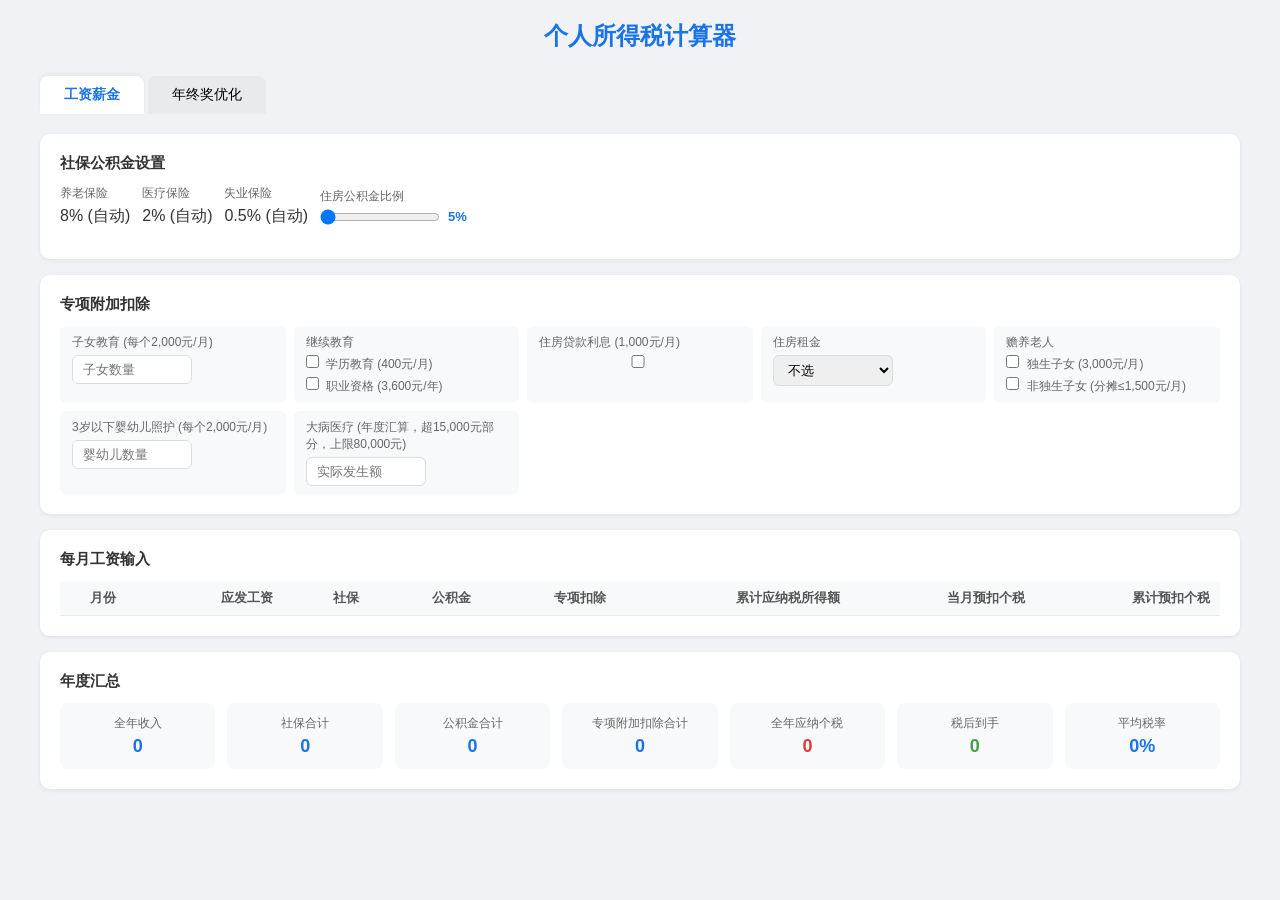
==== index.html @ b1049ae2 "Add files via upload" ====
<!DOCTYPE html>
<html lang="zh-CN">
<head>
<meta charset="UTF-8">
<meta name="viewport" content="width=device-width, initial-scale=1.0">
<title>个人所得税计算器</title>
<link rel="stylesheet" href="styles.css">
</head>
<body>
<div class="container">
  <h1>个人所得税计算器</h1>

  <div class="tabs">
    <button class="tab-btn active" data-tab="tab-salary">工资薪金</button>
    <button class="tab-btn" data-tab="tab-bonus">年终奖优化</button>
  </div>

  <div class="tab-panel active" id="tab-salary">
    <div class="card">
      <div class="card-title">社保公积金设置</div>
      <div class="form-row">
        <div class="form-group">
          <label>养老保险</label>
          <span>8% (自动)</span>
        </div>
        <div class="form-group">
          <label>医疗保险</label>
          <span>2% (自动)</span>
        </div>
        <div class="form-group">
          <label>失业保险</label>
          <span>0.5% (自动)</span>
        </div>
        <div class="form-group">
          <label>住房公积金比例</label>
          <div class="range-container">
            <input type="range" id="housing-fund-rate" min="5" max="12" value="5">
            <span id="housing-fund-label">5%</span>
          </div>
        </div>
      </div>
    </div>

    <div class="card">
      <div class="card-title">专项附加扣除</div>
      <div class="deductions-section">
        <div class="form-group">
          <label>子女教育 (每个2,000元/月)</label>
          <input type="number" id="children-count" min="0" max="10" placeholder="子女数量">
        </div>
        <div class="form-group">
          <label>继续教育</label>
          <label><input type="checkbox" id="education-academic"> 学历教育 (400元/月)</label>
          <label><input type="checkbox" id="education-vocational"> 职业资格 (3,600元/年)</label>
        </div>
        <div class="form-group">
          <label>住房贷款利息 (1,000元/月)</label>
          <input type="checkbox" id="housing-loan">
        </div>
        <div class="form-group">
          <label>住房租金</label>
          <select id="housing-rent">
            <option value="0">不选</option>
            <option value="1">1,500元/月 (京沪广深)</option>
            <option value="2">1,100元/月 (大城市)</option>
            <option value="3">800元/月 (其他城市)</option>
          </select>
        </div>
        <div class="form-group">
          <label>赡养老人</label>
          <label><input type="checkbox" id="elderly-only"> 独生子女 (3,000元/月)</label>
          <label><input type="checkbox" id="elderly-share"> 非独生子女 (分摊≤1,500元/月)</label>
        </div>
        <div class="form-group">
          <label>3岁以下婴幼儿照护 (每个2,000元/月)</label>
          <input type="number" id="infant-count" min="0" max="10" placeholder="婴幼儿数量">
        </div>
        <div class="form-group">
          <label>大病医疗 (年度汇算，超15,000元部分，上限80,000元)</label>
          <input type="number" id="medical-annual" min="0" placeholder="实际发生额">
        </div>
      </div>
    </div>

    <div class="card">
      <div class="card-title">每月工资输入</div>
      <div style="overflow-x:auto">
        <table>
          <thead>
            <tr>
              <th>月份</th>
              <th>应发工资</th>
              <th>社保</th>
              <th>公积金</th>
              <th>专项扣除</th>
              <th>累计应纳税所得额</th>
              <th>当月预扣个税</th>
              <th>累计预扣个税</th>
            </tr>
          </thead>
          <tbody id="salary-table-body"></tbody>
        </table>
      </div>
    </div>

    <div class="card">
      <div class="card-title">年度汇总</div>
      <div class="summary-grid">
        <div class="summary-item">
          <div class="label">全年收入</div>
          <div class="value" id="summary-total-salary">0</div>
        </div>
        <div class="summary-item">
          <div class="label">社保合计</div>
          <div class="value" id="summary-total-social">0</div>
        </div>
        <div class="summary-item">
          <div class="label">公积金合计</div>
          <div class="value" id="summary-total-housing">0</div>
        </div>
        <div class="summary-item">
          <div class="label">专项附加扣除合计</div>
          <div class="value" id="summary-total-special">0</div>
        </div>
        <div class="summary-item">
          <div class="label">全年应纳个税</div>
          <div class="value tax" id="summary-total-tax">0</div>
        </div>
        <div class="summary-item">
          <div class="label">税后到手</div>
          <div class="value after-tax" id="summary-after-tax">0</div>
        </div>
        <div class="summary-item">
          <div class="label">平均税率</div>
          <div class="value" id="summary-avg-rate">0%</div>
        </div>
      </div>
    </div>
  </div>

  <div class="tab-panel" id="tab-bonus">
    <div class="card">
      <div class="card-title">年终奖方案优化</div>
      <div class="form-row">
        <div class="form-group">
          <label>年终奖金额（元）</label>
          <input type="number" id="bonus-input" min="0" step="1000" placeholder="输入年终奖金额">
        </div>
      </div>
      <div id="bonus-result">
        <p class="hint">请输入年终奖金额查看方案对比</p>
      </div>
    </div>

    <div class="card">
      <div class="card-title">保存方案对比</div>
      <button class="btn btn-primary" id="save-bonus-btn">保存当前方案</button>
    </div>

    <div class="card">
      <div class="card-title">历史方案对比</div>
      <div id="bonus-history">
        <p class="hint">暂无保存记录</p>
      </div>
    </div>
  </div>
</div>

<script src="js/tax-tables.js"></script>
<script src="js/calculator.js"></script>
<script src="js/ui.js"></script>
<script src="js/app.js"></script>
</body>
</html>
---- styles.css ----
* { box-sizing: border-box; margin: 0; padding: 0; }
body { font-family: "Microsoft YaHei", "PingFang SC", sans-serif; background: #f0f2f5; color: #333; padding: 20px; }
.container { max-width: 1200px; margin: 0 auto; }
h1 { text-align: center; color: #1a73e8; margin-bottom: 24px; font-size: 24px; }
h2 { font-size: 18px; color: #1a73e8; margin-bottom: 12px; }
h3 { font-size: 15px; color: #555; margin-bottom: 8px; }

.tabs { display: flex; gap: 4px; margin-bottom: 20px; }
.tab-btn { padding: 10px 24px; border: none; background: #e8eaed; cursor: pointer; border-radius: 8px 8px 0 0; font-size: 14px; transition: all 0.2s; }
.tab-btn:hover { background: #d2d5d9; }
.tab-btn.active { background: #fff; color: #1a73e8; font-weight: 600; box-shadow: 0 -2px 4px rgba(0,0,0,0.05); }
.tab-panel { display: none; }
.tab-panel.active { display: block; }

.card { background: #fff; border-radius: 10px; padding: 20px; margin-bottom: 16px; box-shadow: 0 1px 4px rgba(0,0,0,0.08); }
.card-title { font-size: 15px; font-weight: 600; color: #333; margin-bottom: 12px; }

.form-row { display: flex; flex-wrap: wrap; gap: 12px; margin-bottom: 12px; align-items: center; }
.form-group { display: flex; flex-direction: column; gap: 4px; }
.form-group label { font-size: 12px; color: #666; }
.form-group input[type="number"], .form-group select { padding: 6px 10px; border: 1px solid #dadce0; border-radius: 6px; font-size: 13px; width: 120px; }
.form-group input[type="number"]:focus, .form-group select:focus { outline: none; border-color: #1a73e8; }
.form-group input[type="checkbox"] { margin-right: 4px; }
.form-group.checkbox-group { flex-direction: row; align-items: center; gap: 16px; flex-wrap: wrap; }

table { width: 100%; border-collapse: collapse; font-size: 13px; }
th, td { padding: 8px 10px; text-align: right; border-bottom: 1px solid #e8eaed; }
th { background: #f8f9fa; font-weight: 600; color: #555; position: sticky; top: 0; }
td:first-child, th:first-child { text-align: center; }
td:last-child, th:last-child { text-align: right; }
.salary-input { width: 100px; padding: 6px 8px; border: 1px solid #dadce0; border-radius: 6px; font-size: 13px; text-align: right; }
.salary-input:focus { outline: none; border-color: #1a73e8; }
.auto-cell { color: #1a73e8; font-weight: 500; }

.summary-grid { display: grid; grid-template-columns: repeat(auto-fill, minmax(150px, 1fr)); gap: 12px; }
.summary-item { background: #f8f9fa; padding: 12px; border-radius: 8px; text-align: center; }
.summary-item .label { font-size: 12px; color: #666; }
.summary-item .value { font-size: 18px; font-weight: 600; color: #1a73e8; margin-top: 4px; }
.summary-item .value.tax { color: #e53935; }
.summary-item .value.after-tax { color: #43a047; }

.bonus-cards { display: flex; gap: 16px; margin-bottom: 16px; }
.bonus-card { flex: 1; padding: 16px; border: 2px solid #e8eaed; border-radius: 10px; position: relative; }
.bonus-card.recommended { border-color: #1a73e8; background: #f0f6ff; }
.bonus-card h4 { font-size: 14px; margin-bottom: 8px; color: #333; }
.bonus-card p { font-size: 13px; color: #666; margin-bottom: 4px; }
.bonus-card strong { color: #333; font-size: 16px; }
.badge { position: absolute; top: -10px; right: 12px; background: #1a73e8; color: #fff; padding: 2px 10px; border-radius: 10px; font-size: 11px; font-weight: 600; }
.bonus-summary { text-align: center; padding: 12px; background: #f8f9fa; border-radius: 8px; }
.bonus-summary strong { font-size: 16px; }
.saving { color: #e53935; font-weight: 600; }

.btn { padding: 8px 16px; border: none; border-radius: 6px; cursor: pointer; font-size: 13px; }
.btn-primary { background: #1a73e8; color: #fff; }
.btn-primary:hover { background: #1557b0; }
.btn-small { padding: 4px 10px; border: 1px solid #dadce0; border-radius: 4px; cursor: pointer; font-size: 12px; background: #fff; }
.btn-small:hover { background: #f1f3f4; }

.hint { color: #999; font-size: 13px; text-align: center; padding: 20px; }

.deductions-section { display: grid; grid-template-columns: repeat(auto-fill, minmax(220px, 1fr)); gap: 8px; }
.deductions-section .form-group { background: #f8f9fa; padding: 8px 12px; border-radius: 6px; }

.range-container { display: flex; align-items: center; gap: 8px; }
.range-container input[type="range"] { width: 120px; }
.range-container span { font-size: 13px; font-weight: 600; color: #1a73e8; }

@media (max-width: 768px) {
  .bonus-cards { flex-direction: column; }
  .summary-grid { grid-template-columns: repeat(2, 1fr); }
  table { font-size: 12px; }
  .salary-input { width: 70px; }
}
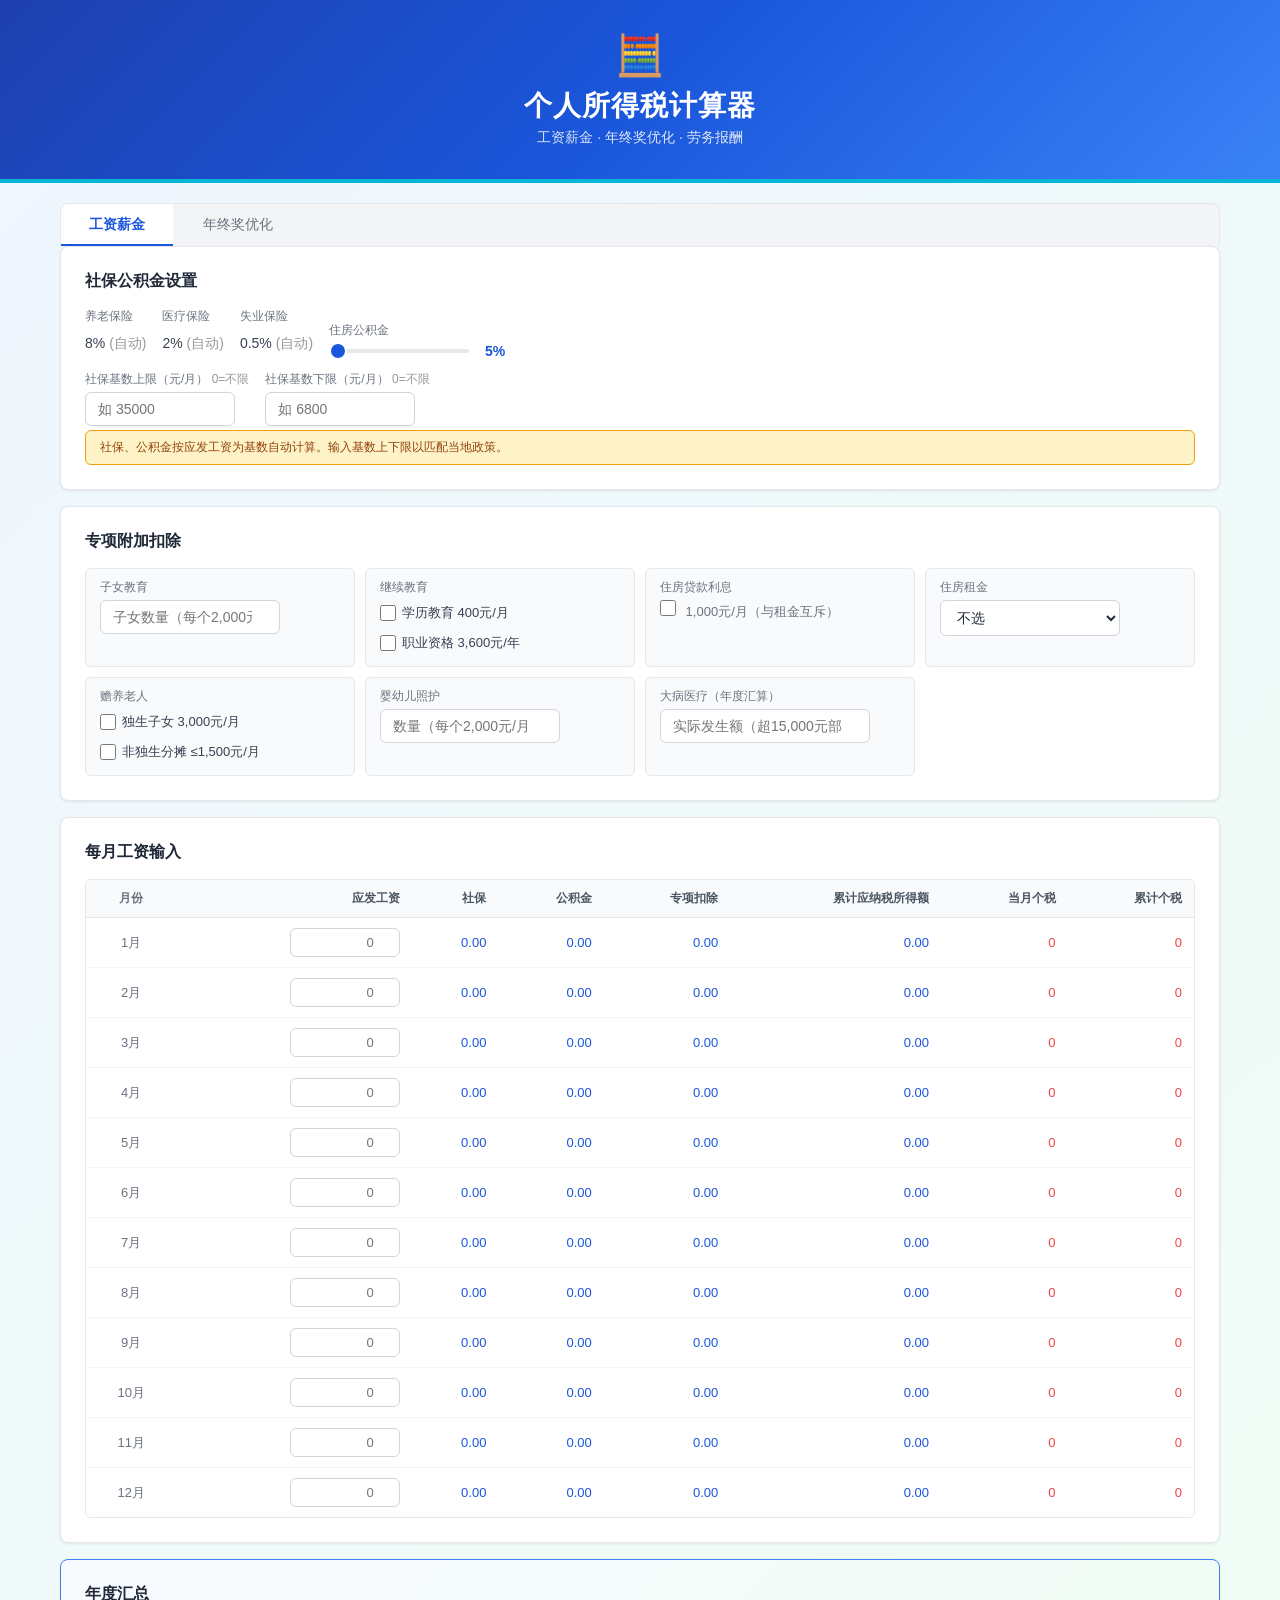
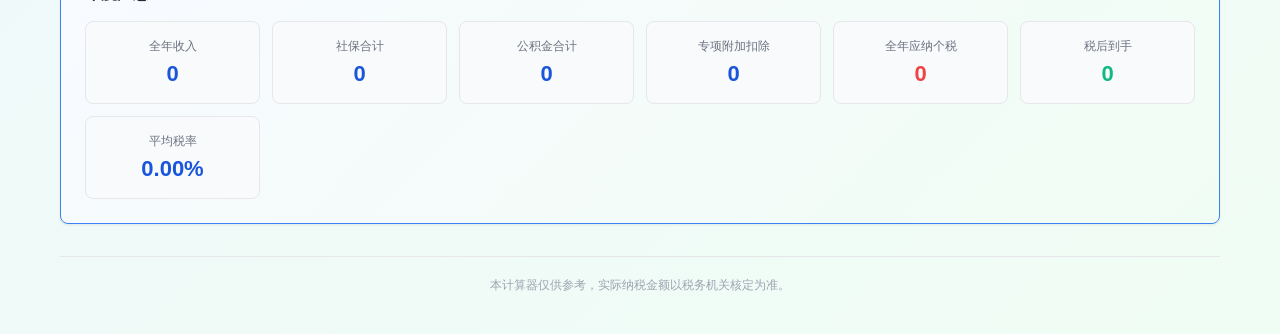
==== commit 26fa1f8c: "refactor: ES module化, 修复计算bug, 统一样式, 新增社保基数上下限 - 修复 index.html JS 引用路径 (js/ 目录) - 删除重复的 tax-calculat" ====
--- a/index.html
+++ b/index.html
@@ -7,168 +7,173 @@
 <link rel="stylesheet" href="styles.css">
 </head>
 <body>
+
+<div class="header">
+  <div class="logo">🧮</div>
+  <h1>个人所得税计算器</h1>
+  <p>工资薪金 · 年终奖优化 · 劳务报酬</p>
+</div>
+
 <div class="container">
-  <h1>个人所得税计算器</h1>
 
-  <div class="tabs">
-    <button class="tab-btn active" data-tab="tab-salary">工资薪金</button>
-    <button class="tab-btn" data-tab="tab-bonus">年终奖优化</button>
-  </div>
+<div class="tabs">
+  <button class="tab-btn active" data-tab="tab-salary">工资薪金</button>
+  <button class="tab-btn" data-tab="tab-bonus">年终奖优化</button>
+</div>
 
-  <div class="tab-panel active" id="tab-salary">
-    <div class="card">
-      <div class="card-title">社保公积金设置</div>
-      <div class="form-row">
-        <div class="form-group">
-          <label>养老保险</label>
-          <span>8% (自动)</span>
-        </div>
-        <div class="form-group">
-          <label>医疗保险</label>
-          <span>2% (自动)</span>
-        </div>
-        <div class="form-group">
-          <label>失业保险</label>
-          <span>0.5% (自动)</span>
-        </div>
-        <div class="form-group">
-          <label>住房公积金比例</label>
-          <div class="range-container">
-            <input type="range" id="housing-fund-rate" min="5" max="12" value="5">
-            <span id="housing-fund-label">5%</span>
-          </div>
+<!-- ─── 工资薪金 Tab ─── -->
+<div class="tab-panel active" id="tab-salary">
+
+  <!-- 社保公积金设置 -->
+  <div class="card">
+    <div class="card-title">社保公积金设置</div>
+    <div class="form-row">
+      <div class="form-group">
+        <label>养老保险</label>
+        <span class="value-text">8% <span style="color:#999;font-weight:400">(自动)</span></span>
+      </div>
+      <div class="form-group">
+        <label>医疗保险</label>
+        <span class="value-text">2% <span style="color:#999;font-weight:400">(自动)</span></span>
+      </div>
+      <div class="form-group">
+        <label>失业保险</label>
+        <span class="value-text">0.5% <span style="color:#999;font-weight:400">(自动)</span></span>
+      </div>
+      <div class="form-group">
+        <label>住房公积金</label>
+        <div class="range-container">
+          <input type="range" id="housing-fund-rate" min="5" max="12" value="5">
+          <span id="housing-fund-label">5%</span>
         </div>
       </div>
     </div>
+    <div class="form-row" style="margin-top:12px">
+      <div class="form-group">
+        <label>社保基数上限（元/月）<span style="color:#999"> 0=不限</span></label>
+        <input type="number" id="si-base-cap" min="0" step="1000" placeholder="如 35000" style="width:150px">
+      </div>
+      <div class="form-group">
+        <label>社保基数下限（元/月）<span style="color:#999"> 0=不限</span></label>
+        <input type="number" id="si-base-floor" min="0" step="100" placeholder="如 6800" style="width:150px">
+      </div>
+    </div>
+    <div class="note">社保、公积金按应发工资为基数自动计算。输入基数上下限以匹配当地政策。</div>
+  </div>
 
-    <div class="card">
-      <div class="card-title">专项附加扣除</div>
-      <div class="deductions-section">
-        <div class="form-group">
-          <label>子女教育 (每个2,000元/月)</label>
-          <input type="number" id="children-count" min="0" max="10" placeholder="子女数量">
-        </div>
-        <div class="form-group">
-          <label>继续教育</label>
-          <label><input type="checkbox" id="education-academic"> 学历教育 (400元/月)</label>
-          <label><input type="checkbox" id="education-vocational"> 职业资格 (3,600元/年)</label>
-        </div>
-        <div class="form-group">
-          <label>住房贷款利息 (1,000元/月)</label>
-          <input type="checkbox" id="housing-loan">
-        </div>
-        <div class="form-group">
-          <label>住房租金</label>
-          <select id="housing-rent">
-            <option value="0">不选</option>
-            <option value="1">1,500元/月 (京沪广深)</option>
-            <option value="2">1,100元/月 (大城市)</option>
-            <option value="3">800元/月 (其他城市)</option>
-          </select>
-        </div>
-        <div class="form-group">
-          <label>赡养老人</label>
-          <label><input type="checkbox" id="elderly-only"> 独生子女 (3,000元/月)</label>
-          <label><input type="checkbox" id="elderly-share"> 非独生子女 (分摊≤1,500元/月)</label>
-        </div>
-        <div class="form-group">
-          <label>3岁以下婴幼儿照护 (每个2,000元/月)</label>
-          <input type="number" id="infant-count" min="0" max="10" placeholder="婴幼儿数量">
-        </div>
-        <div class="form-group">
-          <label>大病医疗 (年度汇算，超15,000元部分，上限80,000元)</label>
-          <input type="number" id="medical-annual" min="0" placeholder="实际发生额">
+  <!-- 专项附加扣除 -->
+  <div class="card">
+    <div class="card-title">专项附加扣除</div>
+    <div class="deductions-grid">
+      <div class="form-group">
+        <label>子女教育</label>
+        <input type="number" id="children-count" min="0" max="10" placeholder="子女数量（每个2,000元/月）" style="width:180px">
+      </div>
+      <div class="form-group">
+        <label>继续教育</label>
+        <div class="checkbox-group">
+          <label><input type="checkbox" id="education-academic"> 学历教育 400元/月</label>
+          <label><input type="checkbox" id="education-vocational"> 职业资格 3,600元/年</label>
         </div>
       </div>
-    </div>
-
-    <div class="card">
-      <div class="card-title">每月工资输入</div>
-      <div style="overflow-x:auto">
-        <table>
-          <thead>
-            <tr>
-              <th>月份</th>
-              <th>应发工资</th>
-              <th>社保</th>
-              <th>公积金</th>
-              <th>专项扣除</th>
-              <th>累计应纳税所得额</th>
-              <th>当月预扣个税</th>
-              <th>累计预扣个税</th>
-            </tr>
-          </thead>
-          <tbody id="salary-table-body"></tbody>
-        </table>
+      <div class="form-group">
+        <label>住房贷款利息</label>
+        <label style="font-weight:400;font-size:13px"><input type="checkbox" id="housing-loan"> 1,000元/月（与租金互斥）</label>
       </div>
-    </div>
-
-    <div class="card">
-      <div class="card-title">年度汇总</div>
-      <div class="summary-grid">
-        <div class="summary-item">
-          <div class="label">全年收入</div>
-          <div class="value" id="summary-total-salary">0</div>
+      <div class="form-group">
+        <label>住房租金</label>
+        <select id="housing-rent" style="width:180px">
+          <option value="0">不选</option>
+          <option value="1">1,500元/月（京沪广深）</option>
+          <option value="2">1,100元/月（大城市）</option>
+          <option value="3">800元/月（其他城市）</option>
+        </select>
+      </div>
+      <div class="form-group">
+        <label>赡养老人</label>
+        <div class="checkbox-group">
+          <label><input type="checkbox" id="elderly-only"> 独生子女 3,000元/月</label>
+          <label><input type="checkbox" id="elderly-share"> 非独生分摊 ≤1,500元/月</label>
         </div>
-        <div class="summary-item">
-          <div class="label">社保合计</div>
-          <div class="value" id="summary-total-social">0</div>
-        </div>
-        <div class="summary-item">
-          <div class="label">公积金合计</div>
-          <div class="value" id="summary-total-housing">0</div>
-        </div>
-        <div class="summary-item">
-          <div class="label">专项附加扣除合计</div>
-          <div class="value" id="summary-total-special">0</div>
-        </div>
-        <div class="summary-item">
-          <div class="label">全年应纳个税</div>
-          <div class="value tax" id="summary-total-tax">0</div>
-        </div>
-        <div class="summary-item">
-          <div class="label">税后到手</div>
-          <div class="value after-tax" id="summary-after-tax">0</div>
-        </div>
-        <div class="summary-item">
-          <div class="label">平均税率</div>
-          <div class="value" id="summary-avg-rate">0%</div>
-        </div>
+      </div>
+      <div class="form-group">
+        <label>婴幼儿照护</label>
+        <input type="number" id="infant-count" min="0" max="10" placeholder="数量（每个2,000元/月）" style="width:180px">
+      </div>
+      <div class="form-group">
+        <label>大病医疗（年度汇算）</label>
+        <input type="number" id="medical-annual" min="0" placeholder="实际发生额（超15,000元部分，上限80,000元）" style="width:210px">
       </div>
     </div>
   </div>
 
-  <div class="tab-panel" id="tab-bonus">
-    <div class="card">
-      <div class="card-title">年终奖方案优化</div>
-      <div class="form-row">
-        <div class="form-group">
-          <label>年终奖金额（元）</label>
-          <input type="number" id="bonus-input" min="0" step="1000" placeholder="输入年终奖金额">
-        </div>
-      </div>
-      <div id="bonus-result">
-        <p class="hint">请输入年终奖金额查看方案对比</p>
-      </div>
+  <!-- 月度工资表 -->
+  <div class="card">
+    <div class="card-title">每月工资输入</div>
+    <div class="table-wrap">
+      <table>
+        <thead>
+          <tr>
+            <th style="min-width:44px">月份</th>
+            <th>应发工资</th>
+            <th>社保</th>
+            <th>公积金</th>
+            <th>专项扣除</th>
+            <th>累计应纳税所得额</th>
+            <th>当月个税</th>
+            <th>累计个税</th>
+          </tr>
+        </thead>
+        <tbody id="salary-table-body"></tbody>
+      </table>
     </div>
+  </div>
 
-    <div class="card">
-      <div class="card-title">保存方案对比</div>
-      <button class="btn btn-primary" id="save-bonus-btn">保存当前方案</button>
-    </div>
-
-    <div class="card">
-      <div class="card-title">历史方案对比</div>
-      <div id="bonus-history">
-        <p class="hint">暂无保存记录</p>
-      </div>
+  <!-- 年度汇总 -->
+  <div class="card" style="border-color:var(--primary-light);background:linear-gradient(135deg,#f8faff,#f0fdf4)">
+    <div class="card-title">年度汇总</div>
+    <div class="summary-grid">
+      <div class="summary-item"><div class="label">全年收入</div><div class="value" id="summary-total-salary">0</div></div>
+      <div class="summary-item"><div class="label">社保合计</div><div class="value" id="summary-total-social">0</div></div>
+      <div class="summary-item"><div class="label">公积金合计</div><div class="value" id="summary-total-housing">0</div></div>
+      <div class="summary-item"><div class="label">专项附加扣除</div><div class="value" id="summary-total-special">0</div></div>
+      <div class="summary-item" id="summary-medical-row" style="display:none"><div class="label">大病医疗扣除（汇算）</div><div class="value" id="summary-medical">0</div></div>
+      <div class="summary-item"><div class="label">全年应纳个税</div><div class="value tax" id="summary-total-tax">0</div></div>
+      <div class="summary-item"><div class="label">税后到手</div><div class="value after-tax" id="summary-after-tax">0</div></div>
+      <div class="summary-item"><div class="label">平均税率</div><div class="value" id="summary-avg-rate">0%</div></div>
     </div>
   </div>
 </div>
 
-<script src="js/tax-tables.js"></script>
-<script src="js/calculator.js"></script>
-<script src="js/ui.js"></script>
-<script src="js/app.js"></script>
+<!-- ─── 年终奖优化 Tab ─── -->
+<div class="tab-panel" id="tab-bonus">
+  <div class="card">
+    <div class="card-title">年终奖方案优化</div>
+    <div class="form-row">
+      <div class="form-group">
+        <label>年终奖金额（元）</label>
+        <input type="number" id="bonus-input" min="0" step="1000" placeholder="输入年终奖金额">
+      </div>
+    </div>
+    <div id="bonus-result"><p class="hint">输入年终奖金额，自动对比两种计税方案</p></div>
+  </div>
+
+  <div class="card">
+    <div class="card-title">保存方案</div>
+    <button class="btn btn-primary" id="save-bonus-btn">保存当前方案</button>
+    <span style="font-size:12px;color:var(--gray-400);margin-left:12px">可多次保存不同金额，方便对比选择最优方案</span>
+  </div>
+
+  <div class="card">
+    <div class="card-title">历史方案对比</div>
+    <div id="bonus-history"><p class="hint">暂无保存记录</p></div>
+  </div>
+</div>
+
+<div class="footer">本计算器仅供参考，实际纳税金额以税务机关核定为准。</div>
+
+</div>
+
+<script type="module" src="js/app.js"></script>
 </body>
 </html>
--- a/styles.css
+++ b/styles.css
@@ -1,73 +1,251 @@
+/* ─── CSS Custom Properties ─── */
+:root {
+  --primary: #1a56db;
+  --primary-light: #3b82f6;
+  --primary-dark: #1e40af;
+  --accent: #06b6d4;
+  --success: #10b981;
+  --danger: #ef4444;
+  --gray-50: #f9fafb;
+  --gray-100: #f3f4f6;
+  --gray-200: #e5e7eb;
+  --gray-300: #d1d5db;
+  --gray-400: #9ca3af;
+  --gray-500: #6b7280;
+  --gray-600: #4b5563;
+  --gray-700: #374151;
+  --gray-800: #1f2937;
+  --radius: 8px;
+}
+
+/* ─── Reset ─── */
 * { box-sizing: border-box; margin: 0; padding: 0; }
-body { font-family: "Microsoft YaHei", "PingFang SC", sans-serif; background: #f0f2f5; color: #333; padding: 20px; }
-.container { max-width: 1200px; margin: 0 auto; }
-h1 { text-align: center; color: #1a73e8; margin-bottom: 24px; font-size: 24px; }
-h2 { font-size: 18px; color: #1a73e8; margin-bottom: 12px; }
-h3 { font-size: 15px; color: #555; margin-bottom: 8px; }
-
-.tabs { display: flex; gap: 4px; margin-bottom: 20px; }
-.tab-btn { padding: 10px 24px; border: none; background: #e8eaed; cursor: pointer; border-radius: 8px 8px 0 0; font-size: 14px; transition: all 0.2s; }
-.tab-btn:hover { background: #d2d5d9; }
-.tab-btn.active { background: #fff; color: #1a73e8; font-weight: 600; box-shadow: 0 -2px 4px rgba(0,0,0,0.05); }
+
+body {
+  font-family: -apple-system, "Microsoft YaHei", "PingFang SC", sans-serif;
+  background: linear-gradient(135deg, #eff6ff, #f0fdf4);
+  color: var(--gray-800);
+  min-height: 100vh;
+  padding: 0;
+}
+
+/* ─── Header ─── */
+.header {
+  background: linear-gradient(135deg, var(--primary-dark), var(--primary), var(--primary-light));
+  color: #fff;
+  padding: 32px 20px;
+  text-align: center;
+  border-bottom: 4px solid var(--accent);
+}
+.header .logo { font-size: 40px; margin-bottom: 8px; }
+.header h1 { font-size: 28px; font-weight: 700; letter-spacing: 1px; }
+.header p { font-size: 14px; opacity: .85; margin-top: 4px; }
+
+.container { max-width: 1200px; margin: 0 auto; padding: 20px; }
+
+/* ─── Tabs ─── */
+.tabs {
+  display: flex; gap: 2px;
+  background: var(--gray-100);
+  border-radius: var(--radius) var(--radius) 0 0;
+  overflow: hidden;
+  border: 1px solid var(--gray-200);
+  border-bottom: none;
+}
+.tab-btn {
+  padding: 12px 28px; border: none; background: transparent;
+  cursor: pointer; font-size: 14px; font-weight: 500; color: var(--gray-500);
+  transition: all 0.2s;
+}
+.tab-btn:hover { color: var(--primary); background: rgba(26,86,219,.05); }
+.tab-btn.active {
+  background: #fff; color: var(--primary); font-weight: 600;
+  box-shadow: inset 0 -2px 0 var(--primary);
+}
 .tab-panel { display: none; }
 .tab-panel.active { display: block; }
 
-.card { background: #fff; border-radius: 10px; padding: 20px; margin-bottom: 16px; box-shadow: 0 1px 4px rgba(0,0,0,0.08); }
-.card-title { font-size: 15px; font-weight: 600; color: #333; margin-bottom: 12px; }
-
-.form-row { display: flex; flex-wrap: wrap; gap: 12px; margin-bottom: 12px; align-items: center; }
+/* ─── Card ─── */
+.card {
+  background: #fff;
+  border: 1px solid var(--gray-200);
+  border-radius: var(--radius);
+  padding: 24px;
+  margin-bottom: 16px;
+  box-shadow: 0 1px 3px rgba(0,0,0,.08);
+}
+.card-title {
+  font-size: 16px; font-weight: 600; color: var(--gray-800);
+  margin-bottom: 16px;
+}
+
+/* ─── Form ─── */
+.form-row { display: flex; flex-wrap: wrap; gap: 16px; align-items: flex-end; }
 .form-group { display: flex; flex-direction: column; gap: 4px; }
-.form-group label { font-size: 12px; color: #666; }
-.form-group input[type="number"], .form-group select { padding: 6px 10px; border: 1px solid #dadce0; border-radius: 6px; font-size: 13px; width: 120px; }
-.form-group input[type="number"]:focus, .form-group select:focus { outline: none; border-color: #1a73e8; }
-.form-group input[type="checkbox"] { margin-right: 4px; }
-.form-group.checkbox-group { flex-direction: row; align-items: center; gap: 16px; flex-wrap: wrap; }
-
+.form-group label { font-size: 12px; font-weight: 500; color: var(--gray-500); }
+.form-group .value-text { font-size: 14px; color: var(--gray-700); padding: 6px 0; font-weight: 500; }
+.form-group input[type="number"],
+.form-group select {
+  padding: 8px 12px; border: 1px solid var(--gray-300);
+  border-radius: 6px; font-size: 14px; width: 130px;
+  background: #fff; color: var(--gray-800);
+}
+.form-group input[type="number"]:focus,
+.form-group select:focus {
+  outline: 0; border-color: var(--primary);
+  box-shadow: 0 0 0 3px rgba(26,86,219,.12);
+}
+.form-group input[type="checkbox"] {
+  width: 16px; height: 16px; accent-color: var(--primary); margin-right: 6px;
+}
+.checkbox-group {
+  display: flex; flex-wrap: wrap; gap: 4px 16px;
+}
+.checkbox-group label {
+  display: flex; align-items: center; font-size: 13px;
+  color: var(--gray-700); cursor: pointer; padding: 4px 0; font-weight: 400;
+}
+
+/* ─── Deductions Grid ─── */
+.deductions-grid {
+  display: grid;
+  grid-template-columns: repeat(auto-fill, minmax(240px, 1fr));
+  gap: 10px;
+}
+.deductions-grid .form-group {
+  background: var(--gray-50); padding: 10px 14px; border-radius: 6px;
+  border: 1px solid var(--gray-200);
+}
+
+/* ─── Table ─── */
+.table-wrap {
+  overflow-x: auto;
+  border-radius: 6px;
+  border: 1px solid var(--gray-200);
+}
 table { width: 100%; border-collapse: collapse; font-size: 13px; }
-th, td { padding: 8px 10px; text-align: right; border-bottom: 1px solid #e8eaed; }
-th { background: #f8f9fa; font-weight: 600; color: #555; position: sticky; top: 0; }
-td:first-child, th:first-child { text-align: center; }
-td:last-child, th:last-child { text-align: right; }
-.salary-input { width: 100px; padding: 6px 8px; border: 1px solid #dadce0; border-radius: 6px; font-size: 13px; text-align: right; }
-.salary-input:focus { outline: none; border-color: #1a73e8; }
-.auto-cell { color: #1a73e8; font-weight: 500; }
-
-.summary-grid { display: grid; grid-template-columns: repeat(auto-fill, minmax(150px, 1fr)); gap: 12px; }
-.summary-item { background: #f8f9fa; padding: 12px; border-radius: 8px; text-align: center; }
-.summary-item .label { font-size: 12px; color: #666; }
-.summary-item .value { font-size: 18px; font-weight: 600; color: #1a73e8; margin-top: 4px; }
-.summary-item .value.tax { color: #e53935; }
-.summary-item .value.after-tax { color: #43a047; }
-
+th {
+  background: var(--gray-50); padding: 10px 12px; text-align: right;
+  font-weight: 600; color: var(--gray-600); font-size: 12px;
+  border-bottom: 1px solid var(--gray-200);
+}
+td { padding: 10px 12px; text-align: right; border-bottom: 1px solid var(--gray-100); color: var(--gray-700); }
+tr:last-child td { border-bottom: none; }
+td:first-child, th:first-child { text-align: center; color: var(--gray-500); }
+
+.salary-input {
+  width: 110px; padding: 6px 10px;
+  border: 1px solid var(--gray-300); border-radius: 6px;
+  font-size: 13px; text-align: right;
+}
+.salary-input:focus {
+  outline: 0; border-color: var(--primary);
+  box-shadow: 0 0 0 3px rgba(26,86,219,.12);
+}
+.auto-cell { color: var(--primary); font-weight: 500; }
+.tax-cell { color: var(--danger); }
+
+/* ─── Summary ─── */
+.summary-grid {
+  display: grid;
+  grid-template-columns: repeat(auto-fill, minmax(160px, 1fr));
+  gap: 12px;
+}
+.summary-item {
+  background: var(--gray-50); padding: 16px;
+  border-radius: var(--radius); text-align: center;
+  border: 1px solid var(--gray-200);
+}
+.summary-item .label { font-size: 12px; color: var(--gray-500); font-weight: 500; }
+.summary-item .value { font-size: 22px; font-weight: 700; color: var(--primary); margin-top: 6px; }
+.summary-item .value.tax { color: var(--danger); }
+.summary-item .value.after-tax { color: var(--success); }
+
+/* ─── Bonus Cards ─── */
 .bonus-cards { display: flex; gap: 16px; margin-bottom: 16px; }
-.bonus-card { flex: 1; padding: 16px; border: 2px solid #e8eaed; border-radius: 10px; position: relative; }
-.bonus-card.recommended { border-color: #1a73e8; background: #f0f6ff; }
-.bonus-card h4 { font-size: 14px; margin-bottom: 8px; color: #333; }
-.bonus-card p { font-size: 13px; color: #666; margin-bottom: 4px; }
-.bonus-card strong { color: #333; font-size: 16px; }
-.badge { position: absolute; top: -10px; right: 12px; background: #1a73e8; color: #fff; padding: 2px 10px; border-radius: 10px; font-size: 11px; font-weight: 600; }
-.bonus-summary { text-align: center; padding: 12px; background: #f8f9fa; border-radius: 8px; }
-.bonus-summary strong { font-size: 16px; }
-.saving { color: #e53935; font-weight: 600; }
-
-.btn { padding: 8px 16px; border: none; border-radius: 6px; cursor: pointer; font-size: 13px; }
-.btn-primary { background: #1a73e8; color: #fff; }
-.btn-primary:hover { background: #1557b0; }
-.btn-small { padding: 4px 10px; border: 1px solid #dadce0; border-radius: 4px; cursor: pointer; font-size: 12px; background: #fff; }
-.btn-small:hover { background: #f1f3f4; }
-
-.hint { color: #999; font-size: 13px; text-align: center; padding: 20px; }
-
-.deductions-section { display: grid; grid-template-columns: repeat(auto-fill, minmax(220px, 1fr)); gap: 8px; }
-.deductions-section .form-group { background: #f8f9fa; padding: 8px 12px; border-radius: 6px; }
-
-.range-container { display: flex; align-items: center; gap: 8px; }
-.range-container input[type="range"] { width: 120px; }
-.range-container span { font-size: 13px; font-weight: 600; color: #1a73e8; }
-
+.bonus-card {
+  flex: 1; padding: 20px;
+  border: 2px solid var(--gray-200); border-radius: 12px;
+  position: relative;
+}
+.bonus-card.recommended {
+  border-color: var(--primary);
+  background: linear-gradient(135deg, #eff6ff, #f0fdf4);
+}
+.bonus-card h4 { font-size: 15px; margin-bottom: 10px; color: var(--gray-700); }
+.bonus-card p { font-size: 13px; color: var(--gray-500); margin-bottom: 6px; }
+.bonus-card strong { color: var(--gray-800); font-size: 18px; }
+.badge {
+  position: absolute; top: -11px; right: 16px;
+  background: linear-gradient(135deg, var(--primary), var(--primary-light));
+  color: #fff; padding: 3px 14px; border-radius: 12px;
+  font-size: 11px; font-weight: 600;
+}
+.bonus-summary {
+  padding: 16px;
+  background: linear-gradient(135deg, var(--gray-50), #fff);
+  border-radius: var(--radius); text-align: center;
+  border: 1px solid var(--gray-200);
+}
+.saving { color: var(--danger); font-weight: 700; font-size: 20px; }
+
+/* ─── Buttons ─── */
+.btn {
+  padding: 10px 20px; border: none; border-radius: 6px;
+  cursor: pointer; font-size: 14px; font-weight: 500;
+}
+.btn-primary {
+  background: linear-gradient(135deg, var(--primary), var(--primary-light));
+  color: #fff;
+}
+.btn-primary:hover { box-shadow: 0 4px 6px rgba(0,0,0,.1); }
+.btn-small {
+  padding: 6px 14px; border: 1px solid var(--gray-300); border-radius: 4px;
+  cursor: pointer; font-size: 12px; background: #fff; color: var(--gray-600);
+}
+.btn-small:hover { background: var(--gray-100); }
+
+/* ─── Range Slider ─── */
+.range-container { display: flex; align-items: center; gap: 10px; }
+.range-container input[type="range"] {
+  width: 140px; height: 4px;
+  -webkit-appearance: none; background: var(--gray-200);
+  border-radius: 2px; outline: 0;
+}
+.range-container input[type="range"]::-webkit-slider-thumb {
+  -webkit-appearance: none; width: 18px; height: 18px;
+  border-radius: 50%; background: var(--primary);
+  cursor: pointer; border: 2px solid #fff;
+}
+.range-container span {
+  font-size: 14px; font-weight: 600; color: var(--primary);
+  min-width: 32px; text-align: center;
+}
+
+/* ─── Helper ─── */
+.hint { color: var(--gray-400); font-size: 13px; text-align: center; padding: 30px; }
+.hint-sm { font-size: 11px; color: var(--gray-400); }
+.note {
+  background: #fef3c7; border: 1px solid #f59e0b;
+  border-radius: 6px; padding: 8px 14px;
+  font-size: 12px; color: #92400e;
+  margin-top: 4px;
+}
+
+/* ─── Footer ─── */
+.footer {
+  margin-top: 32px; padding: 20px; text-align: center;
+  border-top: 1px solid var(--gray-200);
+  color: var(--gray-400); font-size: 12px;
+}
+
+/* ─── Responsive ─── */
 @media (max-width: 768px) {
   .bonus-cards { flex-direction: column; }
   .summary-grid { grid-template-columns: repeat(2, 1fr); }
+  .deductions-grid { grid-template-columns: 1fr; }
   table { font-size: 12px; }
   .salary-input { width: 70px; }
-}
+  .header h1 { font-size: 22px; }
+  .tab-btn { padding: 10px 16px; font-size: 13px; }
+}
